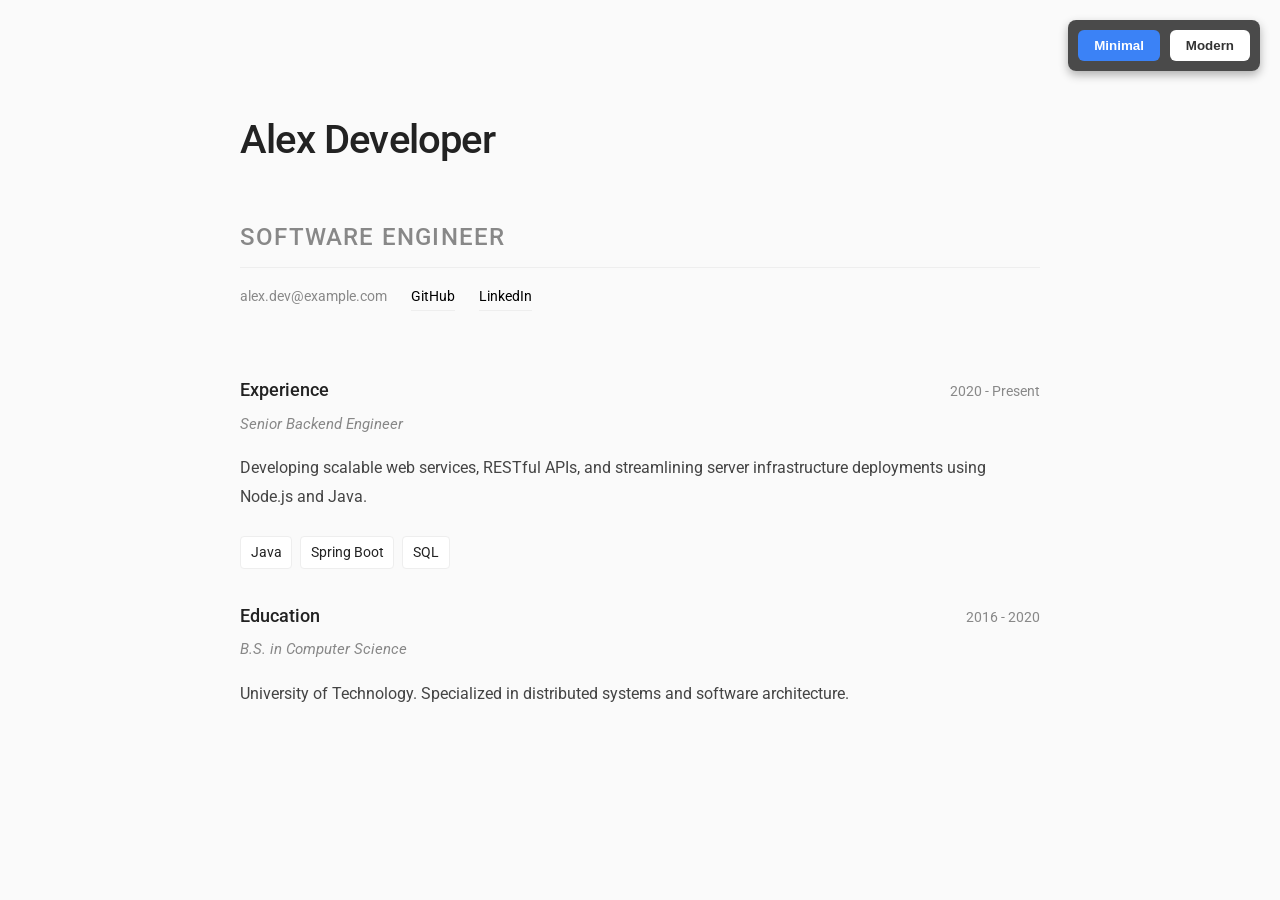
==== index.html @ dd369aaf "Add files via upload" ====
<!DOCTYPE html>
<html lang="en">

<head>
    <meta charset="UTF-8">
    <meta name="viewport" content="width=device-width, initial-scale=1.0">
    <title>Portfolio Preview</title>
    <!-- Import both CSS file templates -->
    <link rel="stylesheet" href="css/minimal.css">
    <link rel="stylesheet" href="css/modern.css">

    <style>
        /* Small styling for the floating theme switcher */
        .theme-switcher {
            position: fixed;
            top: 20px;
            right: 20px;
            z-index: 1000;
            background: rgba(30, 30, 30, 0.8);
            backdrop-filter: blur(5px);
            padding: 10px;
            border-radius: 8px;
            box-shadow: 0 4px 10px rgba(0, 0, 0, 0.3);
            display: flex;
            gap: 10px;
            font-family: sans-serif;
        }

        .theme-switcher button {
            background-color: #fff;
            color: #333;
            border: none;
            padding: 8px 16px;
            border-radius: 6px;
            cursor: pointer;
            font-weight: bold;
            transition: 0.2s ease;
        }

        .theme-switcher button:hover {
            background-color: #f0f0f0;
            transform: translateY(-2px);
        }

        .active-btn {
            background-color: #3b82f6 !important;
            color: white !important;
        }
    </style>
</head>

<body class="template-minimal">

    <!-- FLOATING THEME CONTROLS -->
    <div class="theme-switcher">
        <button id="btn-minimal" class="active-btn" onclick="switchTheme('minimal')">Minimal</button>
        <button id="btn-modern" onclick="switchTheme('modern')">Modern</button>
    </div>

    <!-- MINIMAL TEMPLATE VIEW -->
    <div id="view-minimal">
        <div class="min-header">
            <h1>Alex Developer</h1>
            <h2>Software Engineer</h2>
            <div class="min-contact">
                <span>alex.dev@example.com</span>
                <a href="#">GitHub</a>
                <a href="#">LinkedIn</a>
            </div>
        </div>

        <div class="min-item">
            <div class="min-item-header">
                <div class="min-item-title">Experience</div>
                <div class="min-item-date">2020 - Present</div>
            </div>
            <div class="min-item-subtitle">Senior Backend Engineer</div>
            <p>Developing scalable web services, RESTful APIs, and streamlining server infrastructure deployments using
                Node.js and Java.</p>
            <div class="min-skills">
                <span class="min-skill-tag">Java</span>
                <span class="min-skill-tag">Spring Boot</span>
                <span class="min-skill-tag">SQL</span>
            </div>
        </div>

        <div class="min-item">
            <div class="min-item-header">
                <div class="min-item-title">Education</div>
                <div class="min-item-date">2016 - 2020</div>
            </div>
            <div class="min-item-subtitle">B.S. in Computer Science</div>
            <p>University of Technology. Specialized in distributed systems and software architecture.</p>
        </div>
    </div>

    <!-- MODERN TEMPLATE VIEW -->
    <div id="view-modern" style="display: none;">
        <div class="mod-container">
            <div class="mod-hero">
                <h1>Alex Developer</h1>
                <p>Full Stack Engineer</p>
                <div class="mod-contact-links">
                    <a href="#" class="mod-btn">Contact Me</a>
                    <a href="#" class="mod-btn">View Resume</a>
                </div>
            </div>

            <div class="mod-section">
                <h2 class="mod-section-title">Latest Projects</h2>
                <div class="mod-grid">
                    <div class="mod-card">
                        <div class="mod-card-title">E-Commerce Platform</div>
                        <div class="mod-card-subtitle">Microservices Architecture</div>
                        <p>High-performance backend API serving thousands of concurrent user queries and seamless
                            checkout flows.</p>
                        <div class="mod-skills-wrap">
                            <span class="mod-skill">React</span>
                            <span class="mod-skill">Node.js</span>
                            <span class="mod-skill">MongoDB</span>
                        </div>
                    </div>
                    <div class="mod-card">
                        <div class="mod-card-title">Portfolio Builder App</div>
                        <div class="mod-card-subtitle">Personal Project</div>
                        <p>A dynamically generated portfolio platform offering modern, minimal, and professional design
                            templates.</p>
                        <div class="mod-skills-wrap">
                            <span class="mod-skill">Java JSP</span>
                            <span class="mod-skill">MySQL</span>
                            <span class="mod-skill">CSS3</span>
                        </div>
                    </div>
                    <div class="mod-card">
                        <div class="mod-card-title">AI Chat Interface</div>
                        <div class="mod-card-subtitle">Open Source Tool</div>
                        <p>Interactive dashboard capable of executing complex agent workflows securely.</p>
                        <div class="mod-skills-wrap">
                            <span class="mod-skill">Vue.js</span>
                            <span class="mod-skill">Tailwind</span>
                        </div>
                    </div>
                </div>
            </div>
        </div>
    </div>

    <!-- THEME TOGGLE LOGIC -->
    <script>
        function switchTheme(theme) {
            // Update Body Class to trigger CSS specific styles
            document.body.className = 'template-' + theme;

            // Toggle Display Views
            if (theme === 'minimal') {
                document.getElementById('view-minimal').style.display = 'block';
                document.getElementById('view-modern').style.display = 'none';

                document.getElementById('btn-minimal').classList.add('active-btn');
                document.getElementById('btn-modern').classList.remove('active-btn');
            } else {
                document.getElementById('view-minimal').style.display = 'none';
                document.getElementById('view-modern').style.display = 'block';

                document.getElementById('btn-modern').classList.add('active-btn');
                document.getElementById('btn-minimal').classList.remove('active-btn');
            }
        }
    </script>
</body>

</html>
---- css/minimal.css ----
/* Minimal Template CSS */
@import url('https://fonts.googleapis.com/css2?family=Roboto:wght@300;400;500;700&display=swap');

:root {
    --min-bg: #fafafa;
    --min-text: #222222;
    --min-muted: #888888;
    --min-border: #eeeeee;
    --min-accent: #000000;
}

body.template-minimal {
    font-family: 'Roboto', sans-serif;
    background-color: var(--min-bg);
    color: var(--min-text);
    line-height: 1.8;
    max-width: 800px;
    margin: 0 auto;
    padding: 4rem 2rem;
}

body.template-minimal h1, 
body.template-minimal h2, 
body.template-minimal h3 {
    font-weight: 500;
    margin-top: 2.5rem;
    margin-bottom: 1rem;
}

body.template-minimal h1 {
    font-size: 2.5rem;
    letter-spacing: -0.02em;
}

body.template-minimal h2 {
    font-size: 1.5rem;
    border-bottom: 1px solid var(--min-border);
    padding-bottom: 0.5rem;
    text-transform: uppercase;
    letter-spacing: 0.05em;
    color: var(--min-muted);
}

body.template-minimal p {
    margin-bottom: 1.5rem;
    color: #444;
}

body.template-minimal a {
    color: var(--min-accent);
    text-decoration: none;
    border-bottom: 1px solid var(--min-border);
    transition: all 0.2s;
}

body.template-minimal a:hover {
    border-bottom-color: var(--min-accent);
}

.min-header {
    margin-bottom: 4rem;
}

.min-contact {
    display: flex;
    gap: 1.5rem;
    font-size: 0.9rem;
    color: var(--min-muted);
    margin-top: 1rem;
}

.min-item {
    margin-bottom: 2rem;
}

.min-item-header {
    display: flex;
    justify-content: space-between;
    align-items: baseline;
    margin-bottom: 0.25rem;
}

.min-item-title {
    font-weight: 500;
    font-size: 1.1rem;
}

.min-item-subtitle {
    font-size: 0.95rem;
    font-style: italic;
    color: var(--min-muted);
}

.min-item-date {
    font-size: 0.85rem;
    color: var(--min-muted);
}

.min-skills {
    display: flex;
    flex-wrap: wrap;
    gap: 0.5rem;
}

.min-skill-tag {
    background: #fff;
    border: 1px solid var(--min-border);
    padding: 0.2rem 0.6rem;
    font-size: 0.85rem;
    border-radius: 4px;
}
---- css/modern.css ----
/* Modern Template CSS */
@import url('https://fonts.googleapis.com/css2?family=Outfit:wght@300;400;600;800&display=swap');

:root {
    --mod-bg: #0f172a;
    --mod-text: #f8fafc;
    --mod-muted: #94a3b8;
    --mod-card: rgba(30, 41, 59, 0.7);
    --mod-accent: #3b82f6;
    --mod-secondary: #8b5cf6;
    --mod-glow: rgba(59, 130, 246, 0.5);
}

body.template-modern {
    font-family: 'Outfit', sans-serif;
    background-color: var(--mod-bg);
    color: var(--mod-text);
    line-height: 1.7;
    margin: 0;
    padding: 0;

    background-image: 
        radial-gradient(circle at 15% 50%, rgba(59, 130, 246, 0.15), transparent 25%),
        radial-gradient(circle at 85% 30%, rgba(139, 92, 246, 0.15), transparent 25%);
    background-attachment: fixed;
}

.mod-container {
    max-width: 1000px;
    margin: 0 auto;
    padding: 4rem 2rem;
}

body.template-modern h1, 
body.template-modern h2, 
body.template-modern h3 {
    margin: 0 0 1rem 0;
    font-weight: 600;
}

/* HERO SECTION */
.mod-hero {
    text-align: center;
    padding: 6rem 0;
    animation: modFadeIn 1s ease;
}

.mod-hero h1 {
    font-size: 4rem;
    font-weight: 800;
    background: linear-gradient(135deg, #60a5fa, #c084fc);

    background-clip: text;              /* FIX */
    -webkit-background-clip: text;
    color: transparent;                 /* FIX */

    margin-bottom: 1rem;
}

.mod-hero p {
    font-size: 1.25rem;
    color: var(--mod-muted);
    max-width: 600px;
    margin: 0 auto 2rem auto;
}

.mod-contact-links {
    display: flex;
    justify-content: center;
    gap: 1rem;
}

/* BUTTON */
.mod-btn {
    padding: 0.75rem 1.5rem;
    border-radius: 9999px;
    background: rgba(255, 255, 255, 0.1);

    backdrop-filter: blur(10px);
    -webkit-backdrop-filter: blur(10px); /* FIX */

    color: var(--mod-text);
    text-decoration: none;
    border: 1px solid rgba(255, 255, 255, 0.2);

    transition: transform 0.3s, box-shadow 0.3s, background 0.3s; /* FIX */
    font-weight: 500;
}

.mod-btn:hover {
    background: rgba(255, 255, 255, 0.2);
    transform: translateY(-2px);
    box-shadow: 0 10px 15px -3px rgba(0, 0, 0, 0.5);
}

/* SECTIONS */
.mod-section {
    margin-bottom: 5rem;
}

.mod-section-title {
    font-size: 2rem;
    margin-bottom: 2rem;
    display: flex;
    align-items: center;
    gap: 1rem;
}

.mod-section-title::after {
    content: '';
    height: 1px;
    flex: 1;
    background: linear-gradient(90deg, rgba(255,255,255,0.2), transparent);
}

/* GRID */
.mod-grid {
    display: grid;
    grid-template-columns: repeat(auto-fill, minmax(300px, 1fr));
    gap: 2rem;
}

/* CARD */
.mod-card {
    background: var(--mod-card);

    backdrop-filter: blur(12px);
    -webkit-backdrop-filter: blur(12px); /* FIX */

    border: 1px solid rgba(255, 255, 255, 0.1);
    border-radius: 16px;
    padding: 2rem;

    transition: transform 0.3s, box-shadow 0.3s, border-color 0.3s; /* FIX */
}

.mod-card:hover {
    transform: translateY(-5px);
    border-color: rgba(255, 255, 255, 0.2);
    box-shadow: 
        0 20px 25px -5px rgba(0, 0, 0, 0.3), 
        0 0 20px var(--mod-glow);
}

/* TEXT */
.mod-card-title {
    font-size: 1.25rem;
    color: #fff;
    margin-bottom: 0.5rem;
}

.mod-card-subtitle {
    color: var(--mod-accent);
    font-size: 0.9rem;
    margin-bottom: 1rem;
    font-weight: 600;
}

/* SKILLS */
.mod-skills-wrap {
    display: flex;
    flex-wrap: wrap;
    gap: 0.75rem;
}

.mod-skill {
    background: linear-gradient(135deg,
        rgba(59, 130, 246, 0.2),
        rgba(139, 92, 246, 0.2));
    border: 1px solid rgba(255, 255, 255, 0.1);
    color: #e2e8f0;
    padding: 0.4rem 1rem;
    border-radius: 9999px;
    font-size: 0.85rem;
    font-weight: 500;
}

/* ANIMATION */
@keyframes modFadeIn {
    from { opacity: 0; transform: translateY(20px); }
    to { opacity: 1; transform: translateY(0); }
}
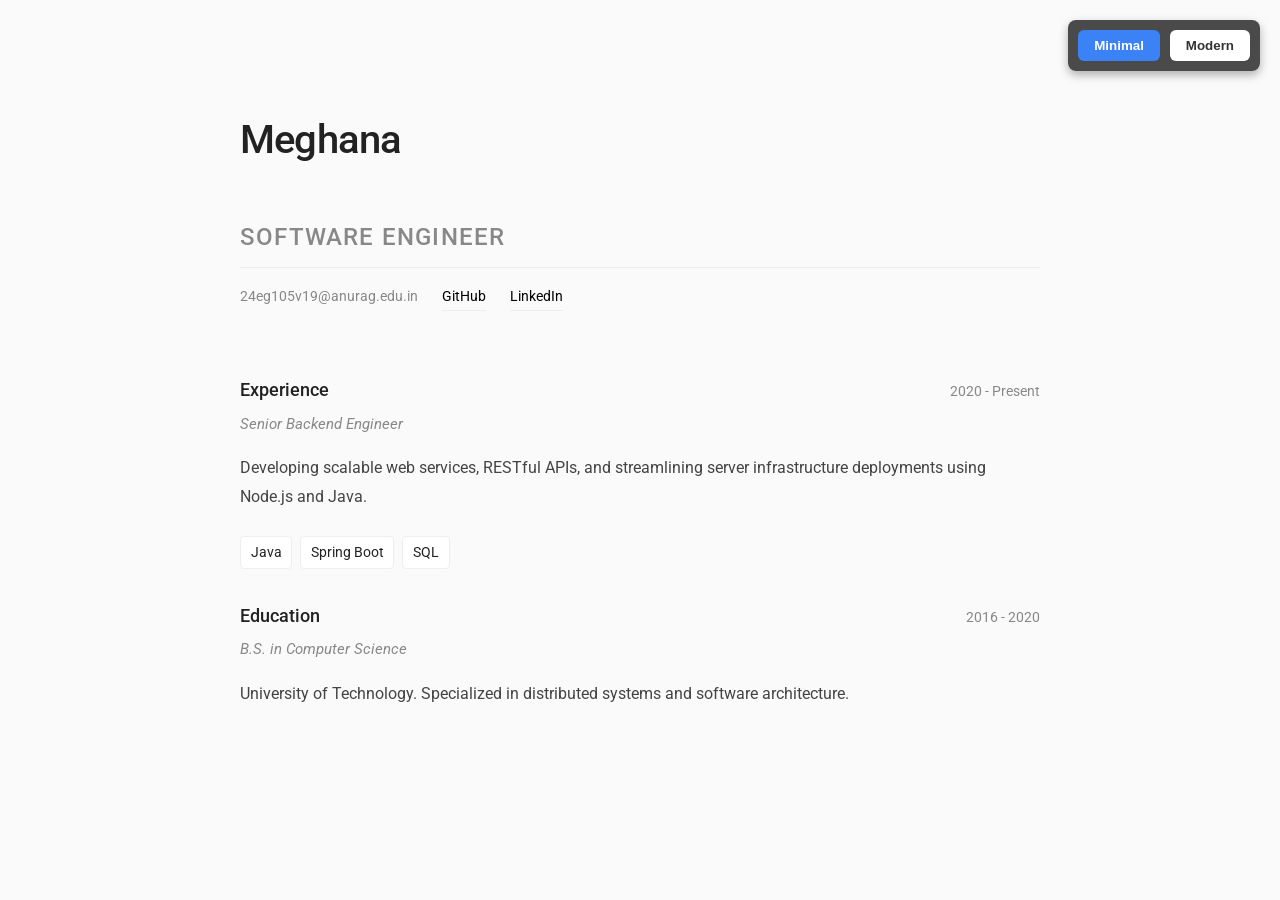
==== commit 6ceccaa7: "Update index.html" ====
--- a/index.html
+++ b/index.html
@@ -60,10 +60,10 @@
     <!-- MINIMAL TEMPLATE VIEW -->
     <div id="view-minimal">
         <div class="min-header">
-            <h1>Alex Developer</h1>
+            <h1>Meghana</h1>
             <h2>Software Engineer</h2>
             <div class="min-contact">
-                <span>alex.dev@example.com</span>
+                <span>24eg105v19@anurag.edu.in</span>
                 <a href="#">GitHub</a>
                 <a href="#">LinkedIn</a>
             </div>
@@ -98,7 +98,7 @@
     <div id="view-modern" style="display: none;">
         <div class="mod-container">
             <div class="mod-hero">
-                <h1>Alex Developer</h1>
+                <h1>Meghana</h1>
                 <p>Full Stack Engineer</p>
                 <div class="mod-contact-links">
                     <a href="#" class="mod-btn">Contact Me</a>
@@ -169,4 +169,4 @@
     </script>
 </body>
 
-</html>+</html>
